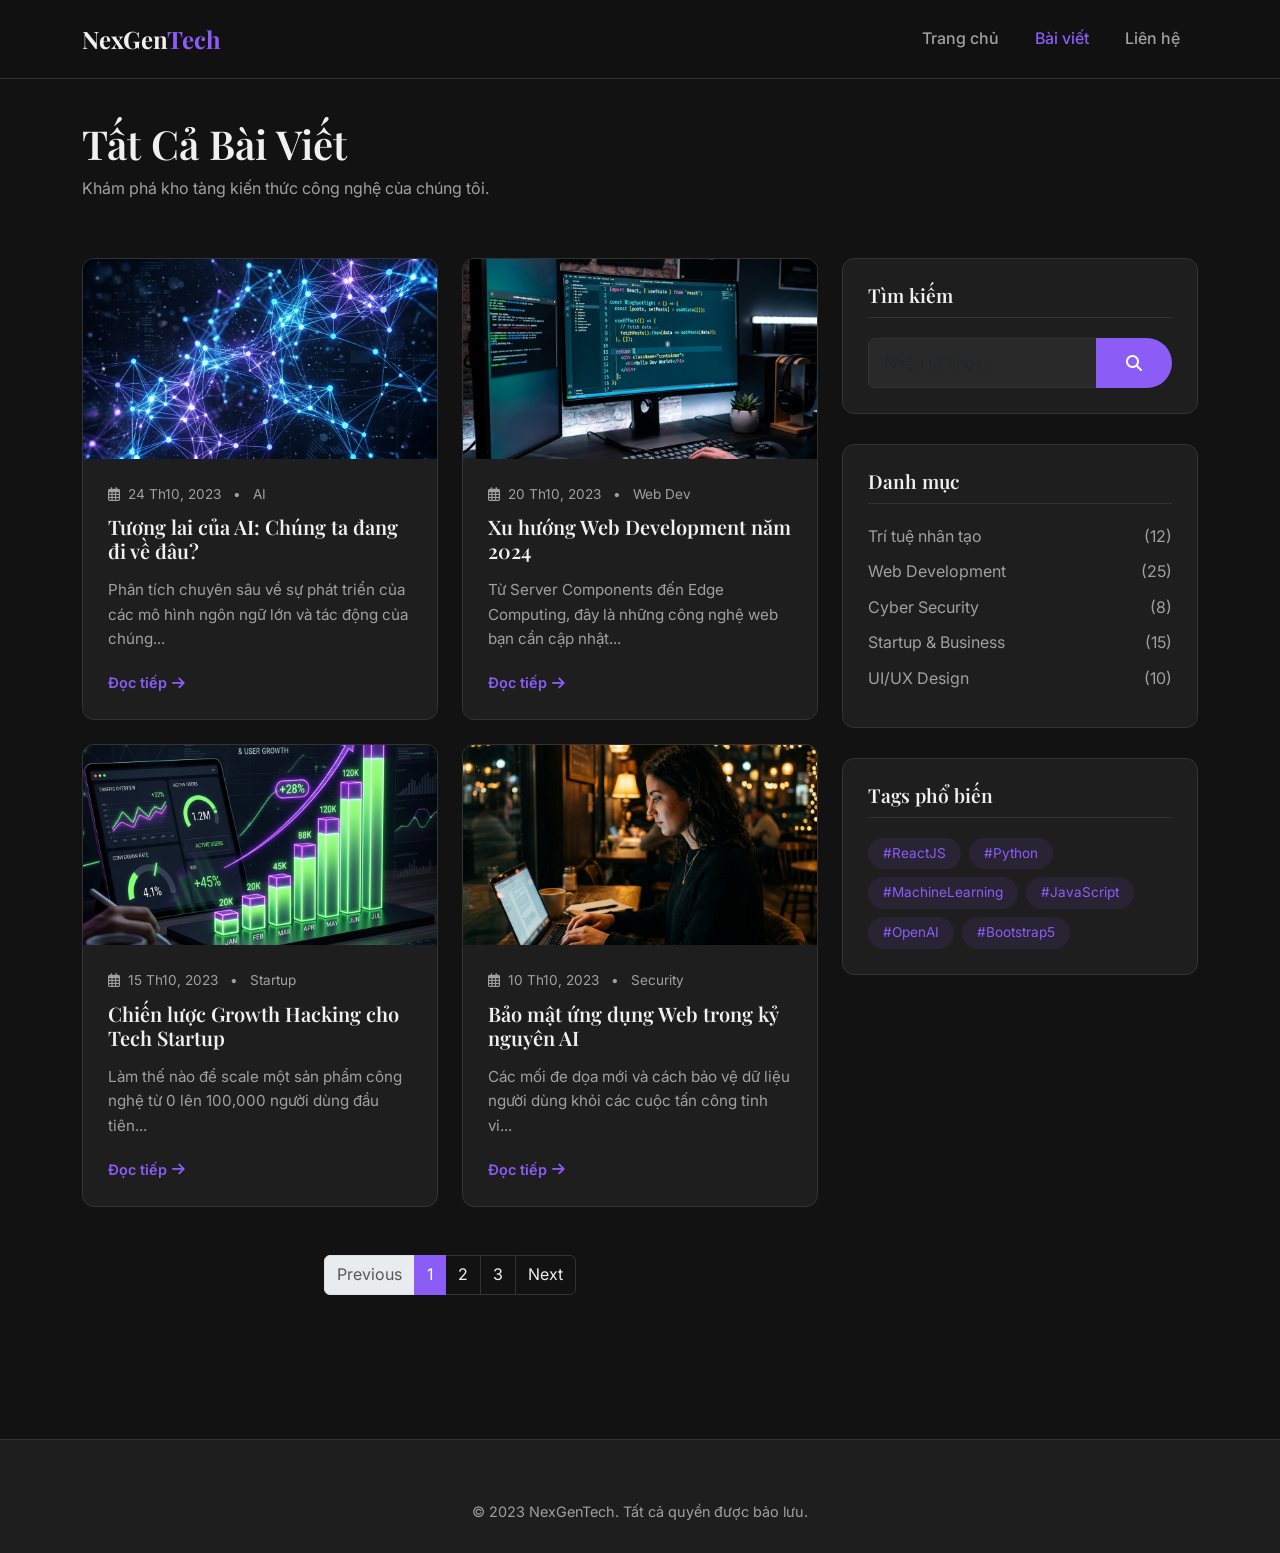
==== blog.html @ 8c5fa354 "first commit" ====
<!DOCTYPE html>
<html lang="vi">
<head>
    <meta charset="UTF-8">
    <meta name="viewport" content="width=device-width, initial-scale=1.0">
    <title>Bài Viết - NexGenTech</title>
    <meta name="description" content="Danh sách tất cả các bài viết về công nghệ, lập trình và AI từ NexGenTech.">
    
    <!-- Bootstrap 5 CSS -->
    <link href="https://cdn.jsdelivr.net/npm/bootstrap@5.3.0/dist/css/bootstrap.min.css" rel="stylesheet">
    <!-- FontAwesome -->
    <link rel="stylesheet" href="https://cdnjs.cloudflare.com/ajax/libs/font-awesome/6.4.0/css/all.min.css">
    <!-- AOS Animation -->
    <link href="https://unpkg.com/aos@2.3.1/dist/aos.css" rel="stylesheet">
    <!-- Custom CSS -->
    <link rel="stylesheet" href="css/style.css">
</head>
<body>

    <!-- Navigation -->
    <nav class="navbar navbar-expand-lg navbar-dark navbar-custom fixed-top">
        <div class="container">
            <a class="navbar-brand" href="index.html">NexGen<span style="color: var(--accent-color)">Tech</span></a>
            <button class="navbar-toggler" type="button" data-bs-toggle="collapse" data-bs-target="#navbarNav">
                <span class="navbar-toggler-icon"></span>
            </button>
            <div class="collapse navbar-collapse" id="navbarNav">
                <ul class="navbar-nav ms-auto">
                    <li class="nav-item">
                        <a class="nav-link" href="index.html">Trang chủ</a>
                    </li>
                    <li class="nav-item">
                        <a class="nav-link active" href="blog.html">Bài viết</a>
                    </li>
                    <li class="nav-item">
                        <a class="nav-link" href="contact.html">Liên hệ</a>
                    </li>
                </ul>
            </div>
        </div>
    </nav>

    <!-- Page Header -->
    <div class="container" style="padding-top: 120px; padding-bottom: 40px;">
        <h1 data-aos="fade-up">Tất Cả Bài Viết</h1>
        <p style="color: var(--text-secondary)" data-aos="fade-up" data-aos-delay="100">Khám phá kho tàng kiến thức công nghệ của chúng tôi.</p>
    </div>

    <!-- Blog Content -->
    <div class="container pb-5">
        <div class="row">
            <!-- Main Content (Grid) -->
            <div class="col-lg-8 mb-5 mb-lg-0">
                <div class="row g-4">
                    <!-- Post 1 -->
                    <div class="col-md-6" data-aos="fade-up">
                        <div class="post-card">
                            <img src="images/post-1.jpg" alt="AI Tương lai" class="post-card-img">
                            <div class="post-card-body">
                                <div class="post-meta">
                                    <span><i class="far fa-calendar-alt me-1"></i> 24 Th10, 2023</span>
                                    <span class="mx-2">•</span>
                                    <span>AI</span>
                                </div>
                                <h3 class="post-title"><a href="post-detail.html">Tương lai của AI: Chúng ta đang đi về đâu?</a></h3>
                                <p class="post-excerpt">Phân tích chuyên sâu về sự phát triển của các mô hình ngôn ngữ lớn và tác động của chúng...</p>
                                <a href="post-detail.html" class="read-more mt-auto" style="color: var(--accent-color)">Đọc tiếp <i class="fas fa-arrow-right"></i></a>
                            </div>
                        </div>
                    </div>

                    <!-- Post 2 -->
                    <div class="col-md-6" data-aos="fade-up" data-aos-delay="100">
                        <div class="post-card">
                            <img src="images/post-2.jpg" alt="Web Dev" class="post-card-img">
                            <div class="post-card-body">
                                <div class="post-meta">
                                    <span><i class="far fa-calendar-alt me-1"></i> 20 Th10, 2023</span>
                                    <span class="mx-2">•</span>
                                    <span>Web Dev</span>
                                </div>
                                <h3 class="post-title"><a href="#">Xu hướng Web Development năm 2024</a></h3>
                                <p class="post-excerpt">Từ Server Components đến Edge Computing, đây là những công nghệ web bạn cần cập nhật...</p>
                                <a href="#" class="read-more mt-auto" style="color: var(--accent-color)">Đọc tiếp <i class="fas fa-arrow-right"></i></a>
                            </div>
                        </div>
                    </div>

                    <!-- Post 3 -->
                    <div class="col-md-6" data-aos="fade-up">
                        <div class="post-card">
                            <img src="images/post-3.jpg" alt="Startup" class="post-card-img">
                            <div class="post-card-body">
                                <div class="post-meta">
                                    <span><i class="far fa-calendar-alt me-1"></i> 15 Th10, 2023</span>
                                    <span class="mx-2">•</span>
                                    <span>Startup</span>
                                </div>
                                <h3 class="post-title"><a href="#">Chiến lược Growth Hacking cho Tech Startup</a></h3>
                                <p class="post-excerpt">Làm thế nào để scale một sản phẩm công nghệ từ 0 lên 100,000 người dùng đầu tiên...</p>
                                <a href="#" class="read-more mt-auto" style="color: var(--accent-color)">Đọc tiếp <i class="fas fa-arrow-right"></i></a>
                            </div>
                        </div>
                    </div>

                    <!-- Post 4 (Reusing images for demo) -->
                    <div class="col-md-6" data-aos="fade-up" data-aos-delay="100">
                        <div class="post-card">
                            <img src="images/hero-bg.jpg" alt="Cyber Security" class="post-card-img">
                            <div class="post-card-body">
                                <div class="post-meta">
                                    <span><i class="far fa-calendar-alt me-1"></i> 10 Th10, 2023</span>
                                    <span class="mx-2">•</span>
                                    <span>Security</span>
                                </div>
                                <h3 class="post-title"><a href="#">Bảo mật ứng dụng Web trong kỷ nguyên AI</a></h3>
                                <p class="post-excerpt">Các mối đe dọa mới và cách bảo vệ dữ liệu người dùng khỏi các cuộc tấn công tinh vi...</p>
                                <a href="#" class="read-more mt-auto" style="color: var(--accent-color)">Đọc tiếp <i class="fas fa-arrow-right"></i></a>
                            </div>
                        </div>
                    </div>
                </div>

                <!-- Pagination -->
                <nav class="mt-5" aria-label="Page navigation" data-aos="fade-up">
                    <ul class="pagination justify-content-center" style="--bs-pagination-bg: transparent; --bs-pagination-border-color: var(--border-color); --bs-pagination-color: var(--text-primary); --bs-pagination-hover-bg: rgba(255,255,255,0.05); --bs-pagination-hover-color: var(--accent-color); --bs-pagination-active-bg: var(--accent-color); --bs-pagination-active-border-color: var(--accent-color);">
                        <li class="page-item disabled">
                            <a class="page-link" href="#" tabindex="-1" aria-disabled="true">Previous</a>
                        </li>
                        <li class="page-item active"><a class="page-link" href="#">1</a></li>
                        <li class="page-item"><a class="page-link" href="#">2</a></li>
                        <li class="page-item"><a class="page-link" href="#">3</a></li>
                        <li class="page-item">
                            <a class="page-link" href="#">Next</a>
                        </li>
                    </ul>
                </nav>
            </div>

            <!-- Sidebar -->
            <div class="col-lg-4" data-aos="fade-left">
                <!-- Search -->
                <div class="sidebar-widget">
                    <h3 class="widget-title">Tìm kiếm</h3>
                    <div class="input-group">
                        <input type="text" class="form-control" placeholder="Nhập từ khóa...">
                        <button class="btn btn-custom" type="button"><i class="fas fa-search"></i></button>
                    </div>
                </div>

                <!-- Categories -->
                <div class="sidebar-widget">
                    <h3 class="widget-title">Danh mục</h3>
                    <ul class="category-list">
                        <li><a href="#">Trí tuệ nhân tạo <span>(12)</span></a></li>
                        <li><a href="#">Web Development <span>(25)</span></a></li>
                        <li><a href="#">Cyber Security <span>(8)</span></a></li>
                        <li><a href="#">Startup & Business <span>(15)</span></a></li>
                        <li><a href="#">UI/UX Design <span>(10)</span></a></li>
                    </ul>
                </div>

                <!-- Popular Tags -->
                <div class="sidebar-widget">
                    <h3 class="widget-title">Tags phổ biến</h3>
                    <div class="d-flex flex-wrap gap-2">
                        <a href="#" class="tag-badge m-0">#ReactJS</a>
                        <a href="#" class="tag-badge m-0">#Python</a>
                        <a href="#" class="tag-badge m-0">#MachineLearning</a>
                        <a href="#" class="tag-badge m-0">#JavaScript</a>
                        <a href="#" class="tag-badge m-0">#OpenAI</a>
                        <a href="#" class="tag-badge m-0">#Bootstrap5</a>
                    </div>
                </div>
            </div>
        </div>
    </div>

    <!-- Footer -->
    <footer class="footer">
        <div class="container">
            <div class="copyright m-0" style="border: none; padding: 0;">
                &copy; 2023 NexGenTech. Tất cả quyền được bảo lưu.
            </div>
        </div>
    </footer>

    <!-- Bootstrap & Plugins JS -->
    <script src="https://cdn.jsdelivr.net/npm/bootstrap@5.3.0/dist/js/bootstrap.bundle.min.js"></script>
    <script src="https://unpkg.com/aos@2.3.1/dist/aos.js"></script>
    <script src="js/main.js"></script>
</body>
</html>
---- css/style.css ----
@import url('https://fonts.googleapis.com/css2?family=Inter:wght@300;400;500;600;700&family=Playfair+Display:wght@500;600;700&display=swap');

:root {
    --bg-dark: #121212;
    --bg-card: #1e1e1e;
    --text-primary: #f0f0f0;
    --text-secondary: #a0a0a0;
    --accent-color: #8b5cf6; /* Purple */
    --accent-hover: #7c3aed;
    --border-color: #333333;
}

body {
    font-family: 'Inter', sans-serif;
    background-color: var(--bg-dark);
    color: var(--text-primary);
    line-height: 1.6;
}

h1, h2, h3, h4, h5, h6 {
    font-family: 'Playfair Display', serif;
    color: var(--text-primary);
    font-weight: 600;
}

a {
    color: var(--accent-color);
    text-decoration: none;
    transition: color 0.3s ease;
}

a:hover {
    color: var(--accent-hover);
}

/* Custom Navbar */
.navbar-custom {
    background-color: rgba(18, 18, 18, 0.9) !important;
    backdrop-filter: blur(10px);
    border-bottom: 1px solid var(--border-color);
    padding: 15px 0;
}

.navbar-custom .navbar-brand {
    font-family: 'Playfair Display', serif;
    font-weight: 700;
    font-size: 1.5rem;
    color: var(--text-primary);
}

.navbar-custom .nav-link {
    color: var(--text-secondary);
    font-weight: 500;
    margin: 0 10px;
    transition: color 0.3s ease;
}

.navbar-custom .nav-link:hover,
.navbar-custom .nav-link.active {
    color: var(--accent-color);
}

.navbar-toggler {
    border-color: var(--border-color);
}

.navbar-toggler-icon {
    background-image: url("data:image/svg+xml,%3csvg xmlns='http://www.w3.org/2000/svg' viewBox='0 0 30 30'%3e%3cpath stroke='rgba%28240, 240, 240, 0.75%29' stroke-linecap='round' stroke-miterlimit='10' stroke-width='2' d='M4 7h22M4 15h22M4 23h22'/%3e%3c/svg%3e");
}

/* Hero Section */
.hero-section {
    position: relative;
    padding: 120px 0 100px;
    background: url('../images/hero-bg.jpg') center/cover no-repeat;
    display: flex;
    align-items: center;
    min-height: 80vh;
}

.hero-overlay {
    position: absolute;
    top: 0;
    left: 0;
    width: 100%;
    height: 100%;
    background: linear-gradient(to right, rgba(18, 18, 18, 0.9), rgba(18, 18, 18, 0.6));
    z-index: 1;
}

.hero-content {
    position: relative;
    z-index: 2;
}

.hero-content h1 {
    font-size: 3.5rem;
    margin-bottom: 20px;
    background: -webkit-linear-gradient(45deg, #f0f0f0, var(--accent-color));
    -webkit-background-clip: text;
    -webkit-text-fill-color: transparent;
}

.hero-content p {
    font-size: 1.2rem;
    color: var(--text-secondary);
    margin-bottom: 30px;
}

.btn-custom {
    background-color: var(--accent-color);
    color: white;
    padding: 12px 30px;
    border-radius: 30px;
    font-weight: 500;
    border: none;
    transition: all 0.3s ease;
}

.btn-custom:hover {
    background-color: var(--accent-hover);
    color: white;
    transform: translateY(-2px);
    box-shadow: 0 5px 15px rgba(139, 92, 246, 0.4);
}

.btn-outline-custom {
    background-color: transparent;
    color: var(--text-primary);
    padding: 12px 30px;
    border-radius: 30px;
    font-weight: 500;
    border: 2px solid var(--border-color);
    transition: all 0.3s ease;
}

.btn-outline-custom:hover {
    border-color: var(--accent-color);
    color: var(--accent-color);
}

/* Post Cards */
.post-card {
    background-color: var(--bg-card);
    border-radius: 12px;
    overflow: hidden;
    border: 1px solid var(--border-color);
    transition: transform 0.3s ease, box-shadow 0.3s ease;
    height: 100%;
    display: flex;
    flex-direction: column;
}

.post-card:hover {
    transform: translateY(-10px);
    box-shadow: 0 10px 20px rgba(0, 0, 0, 0.5);
    border-color: var(--accent-color);
}

.post-card-img {
    height: 200px;
    object-fit: cover;
    width: 100%;
}

.post-card-body {
    padding: 25px;
    flex-grow: 1;
    display: flex;
    flex-direction: column;
}

.post-meta {
    font-size: 0.85rem;
    color: var(--text-secondary);
    margin-bottom: 10px;
}

.post-title {
    font-size: 1.25rem;
    margin-bottom: 15px;
}

.post-title a {
    color: var(--text-primary);
}

.post-title a:hover {
    color: var(--accent-color);
}

.post-excerpt {
    color: var(--text-secondary);
    font-size: 0.95rem;
    margin-bottom: 20px;
    flex-grow: 1;
}

.read-more {
    font-weight: 600;
    font-size: 0.9rem;
    display: flex;
    align-items: center;
}

.read-more i {
    margin-left: 5px;
    transition: margin-left 0.3s ease;
}

.read-more:hover i {
    margin-left: 10px;
}

/* Post Detail */
.post-header {
    padding: 100px 0 50px;
    text-align: center;
}

.post-header-meta {
    color: var(--text-secondary);
    margin-bottom: 20px;
}

.post-featured-image {
    width: 100%;
    max-height: 500px;
    object-fit: cover;
    border-radius: 12px;
    margin-bottom: 40px;
}

.post-content {
    font-size: 1.1rem;
    color: #cccccc;
}

.post-content h2 {
    margin-top: 40px;
    margin-bottom: 20px;
}

.post-content p {
    margin-bottom: 20px;
}

.post-tags {
    margin-top: 40px;
    padding-top: 20px;
    border-top: 1px solid var(--border-color);
}

.tag-badge {
    background-color: rgba(139, 92, 246, 0.1);
    color: var(--accent-color);
    padding: 5px 15px;
    border-radius: 20px;
    font-size: 0.85rem;
    margin-right: 10px;
    display: inline-block;
    transition: all 0.3s ease;
}

.tag-badge:hover {
    background-color: var(--accent-color);
    color: white;
}

/* Sidebar */
.sidebar-widget {
    background-color: var(--bg-card);
    padding: 25px;
    border-radius: 12px;
    border: 1px solid var(--border-color);
    margin-bottom: 30px;
}

.widget-title {
    font-size: 1.2rem;
    margin-bottom: 20px;
    padding-bottom: 10px;
    border-bottom: 1px solid var(--border-color);
}

.category-list {
    list-style: none;
    padding: 0;
    margin: 0;
}

.category-list li {
    margin-bottom: 10px;
}

.category-list a {
    color: var(--text-secondary);
    display: flex;
    justify-content: space-between;
}

.category-list a:hover {
    color: var(--accent-color);
}

/* Contact Form */
.form-control {
    background-color: rgba(255, 255, 255, 0.05);
    border: 1px solid var(--border-color);
    color: var(--text-primary);
    padding: 12px 15px;
}

.form-control:focus {
    background-color: rgba(255, 255, 255, 0.1);
    border-color: var(--accent-color);
    color: var(--text-primary);
    box-shadow: 0 0 0 0.25rem rgba(139, 92, 246, 0.25);
}

/* Footer */
.footer {
    background-color: var(--bg-card);
    border-top: 1px solid var(--border-color);
    padding: 60px 0 30px;
    margin-top: 80px;
}

.footer-logo {
    font-family: 'Playfair Display', serif;
    font-weight: 700;
    font-size: 1.5rem;
    color: var(--text-primary);
    margin-bottom: 20px;
    display: inline-block;
}

.footer-text {
    color: var(--text-secondary);
    margin-bottom: 20px;
}

.social-links a {
    display: inline-flex;
    align-items: center;
    justify-content: center;
    width: 40px;
    height: 40px;
    border-radius: 50%;
    background-color: rgba(255, 255, 255, 0.05);
    color: var(--text-secondary);
    margin-right: 10px;
    transition: all 0.3s ease;
}

.social-links a:hover {
    background-color: var(--accent-color);
    color: white;
}

.footer-links {
    list-style: none;
    padding: 0;
}

.footer-links li {
    margin-bottom: 10px;
}

.footer-links a {
    color: var(--text-secondary);
}

.footer-links a:hover {
    color: var(--accent-color);
}

.copyright {
    border-top: 1px solid var(--border-color);
    padding-top: 20px;
    margin-top: 40px;
    text-align: center;
    color: var(--text-secondary);
    font-size: 0.9rem;
}

/* Custom Scrollbar */
::-webkit-scrollbar {
    width: 10px;
}

::-webkit-scrollbar-track {
    background: var(--bg-dark);
}

::-webkit-scrollbar-thumb {
    background: #333;
    border-radius: 5px;
}

::-webkit-scrollbar-thumb:hover {
    background: var(--accent-color);
}
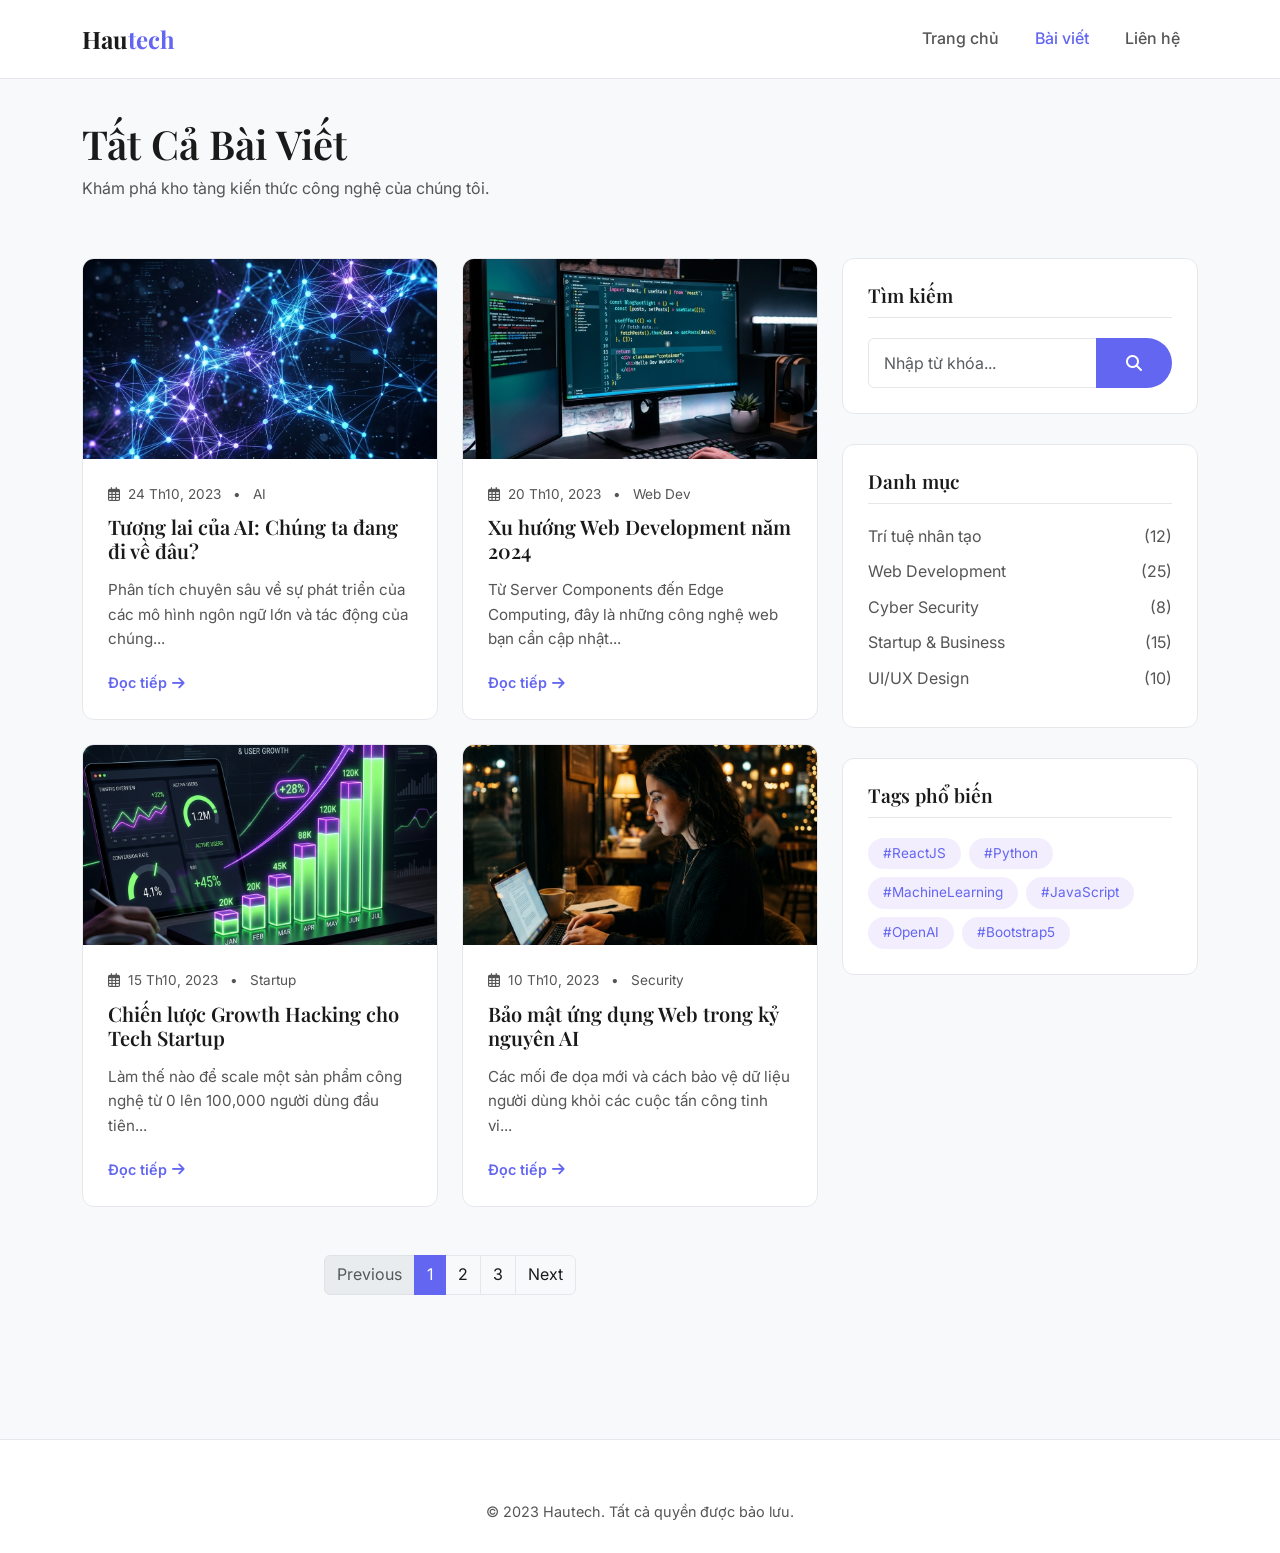
==== commit 1c9dbea0: "feat: rebrand site to Hautech and add custom CSS stylesheet" ====
--- a/blog.html
+++ b/blog.html
@@ -3,8 +3,8 @@
 <head>
     <meta charset="UTF-8">
     <meta name="viewport" content="width=device-width, initial-scale=1.0">
-    <title>Bài Viết - NexGenTech</title>
-    <meta name="description" content="Danh sách tất cả các bài viết về công nghệ, lập trình và AI từ NexGenTech.">
+    <title>Bài Viết - Hautech</title>
+    <meta name="description" content="Danh sách tất cả các bài viết về công nghệ, lập trình và AI từ Hautech.">
     
     <!-- Bootstrap 5 CSS -->
     <link href="https://cdn.jsdelivr.net/npm/bootstrap@5.3.0/dist/css/bootstrap.min.css" rel="stylesheet">
@@ -20,7 +20,7 @@
     <!-- Navigation -->
     <nav class="navbar navbar-expand-lg navbar-dark navbar-custom fixed-top">
         <div class="container">
-            <a class="navbar-brand" href="index.html">NexGen<span style="color: var(--accent-color)">Tech</span></a>
+            <a class="navbar-brand" href="index.html">Hau<span style="color: var(--accent-color)">tech</span></a>
             <button class="navbar-toggler" type="button" data-bs-toggle="collapse" data-bs-target="#navbarNav">
                 <span class="navbar-toggler-icon"></span>
             </button>
@@ -180,7 +180,7 @@
     <footer class="footer">
         <div class="container">
             <div class="copyright m-0" style="border: none; padding: 0;">
-                &copy; 2023 NexGenTech. Tất cả quyền được bảo lưu.
+                &copy; 2023 Hautech. Tất cả quyền được bảo lưu.
             </div>
         </div>
     </footer>
--- a/css/style.css
+++ b/css/style.css
@@ -1,13 +1,13 @@
 @import url('https://fonts.googleapis.com/css2?family=Inter:wght@300;400;500;600;700&family=Playfair+Display:wght@500;600;700&display=swap');
 
 :root {
-    --bg-dark: #121212;
-    --bg-card: #1e1e1e;
-    --text-primary: #f0f0f0;
-    --text-secondary: #a0a0a0;
-    --accent-color: #8b5cf6; /* Purple */
-    --accent-hover: #7c3aed;
-    --border-color: #333333;
+    --bg-dark: #f8f9fa;
+    --bg-card: #ffffff;
+    --text-primary: #1a1a1a;
+    --text-secondary: #555555;
+    --accent-color: #6366f1; /* Indigo-ish */
+    --accent-hover: #4f46e5;
+    --border-color: #e5e7eb;
 }
 
 body {
@@ -35,7 +35,7 @@
 
 /* Custom Navbar */
 .navbar-custom {
-    background-color: rgba(18, 18, 18, 0.9) !important;
+    background-color: rgba(255, 255, 255, 0.9) !important;
     backdrop-filter: blur(10px);
     border-bottom: 1px solid var(--border-color);
     padding: 15px 0;
@@ -65,7 +65,7 @@
 }
 
 .navbar-toggler-icon {
-    background-image: url("data:image/svg+xml,%3csvg xmlns='http://www.w3.org/2000/svg' viewBox='0 0 30 30'%3e%3cpath stroke='rgba%28240, 240, 240, 0.75%29' stroke-linecap='round' stroke-miterlimit='10' stroke-width='2' d='M4 7h22M4 15h22M4 23h22'/%3e%3c/svg%3e");
+    background-image: url("data:image/svg+xml,%3csvg xmlns='http://www.w3.org/2000/svg' viewBox='0 0 30 30'%3e%3cpath stroke='rgba%280, 0, 0, 0.5%29' stroke-linecap='round' stroke-miterlimit='10' stroke-width='2' d='M4 7h22M4 15h22M4 23h22'/%3e%3c/svg%3e");
 }
 
 /* Hero Section */
@@ -84,7 +84,7 @@
     left: 0;
     width: 100%;
     height: 100%;
-    background: linear-gradient(to right, rgba(18, 18, 18, 0.9), rgba(18, 18, 18, 0.6));
+    background: linear-gradient(to right, rgba(255, 255, 255, 0.8), rgba(255, 255, 255, 0.4));
     z-index: 1;
 }
 
@@ -96,7 +96,7 @@
 .hero-content h1 {
     font-size: 3.5rem;
     margin-bottom: 20px;
-    background: -webkit-linear-gradient(45deg, #f0f0f0, var(--accent-color));
+    background: -webkit-linear-gradient(45deg, #1a1a1a, var(--accent-color));
     -webkit-background-clip: text;
     -webkit-text-fill-color: transparent;
 }
@@ -153,7 +153,7 @@
 
 .post-card:hover {
     transform: translateY(-10px);
-    box-shadow: 0 10px 20px rgba(0, 0, 0, 0.5);
+    box-shadow: 0 15px 30px rgba(0, 0, 0, 0.1);
     border-color: var(--accent-color);
 }
 
@@ -233,7 +233,7 @@
 
 .post-content {
     font-size: 1.1rem;
-    color: #cccccc;
+    color: #444444;
 }
 
 .post-content h2 {
@@ -305,17 +305,17 @@
 
 /* Contact Form */
 .form-control {
-    background-color: rgba(255, 255, 255, 0.05);
+    background-color: #ffffff;
     border: 1px solid var(--border-color);
     color: var(--text-primary);
     padding: 12px 15px;
 }
 
 .form-control:focus {
-    background-color: rgba(255, 255, 255, 0.1);
+    background-color: #ffffff;
     border-color: var(--accent-color);
     color: var(--text-primary);
-    box-shadow: 0 0 0 0.25rem rgba(139, 92, 246, 0.25);
+    box-shadow: 0 0 0 0.25rem rgba(99, 102, 241, 0.1);
 }
 
 /* Footer */
@@ -347,7 +347,7 @@
     width: 40px;
     height: 40px;
     border-radius: 50%;
-    background-color: rgba(255, 255, 255, 0.05);
+    background-color: #f1f5f9;
     color: var(--text-secondary);
     margin-right: 10px;
     transition: all 0.3s ease;
@@ -394,7 +394,7 @@
 }
 
 ::-webkit-scrollbar-thumb {
-    background: #333;
+    background: #cbd5e1;
     border-radius: 5px;
 }
 
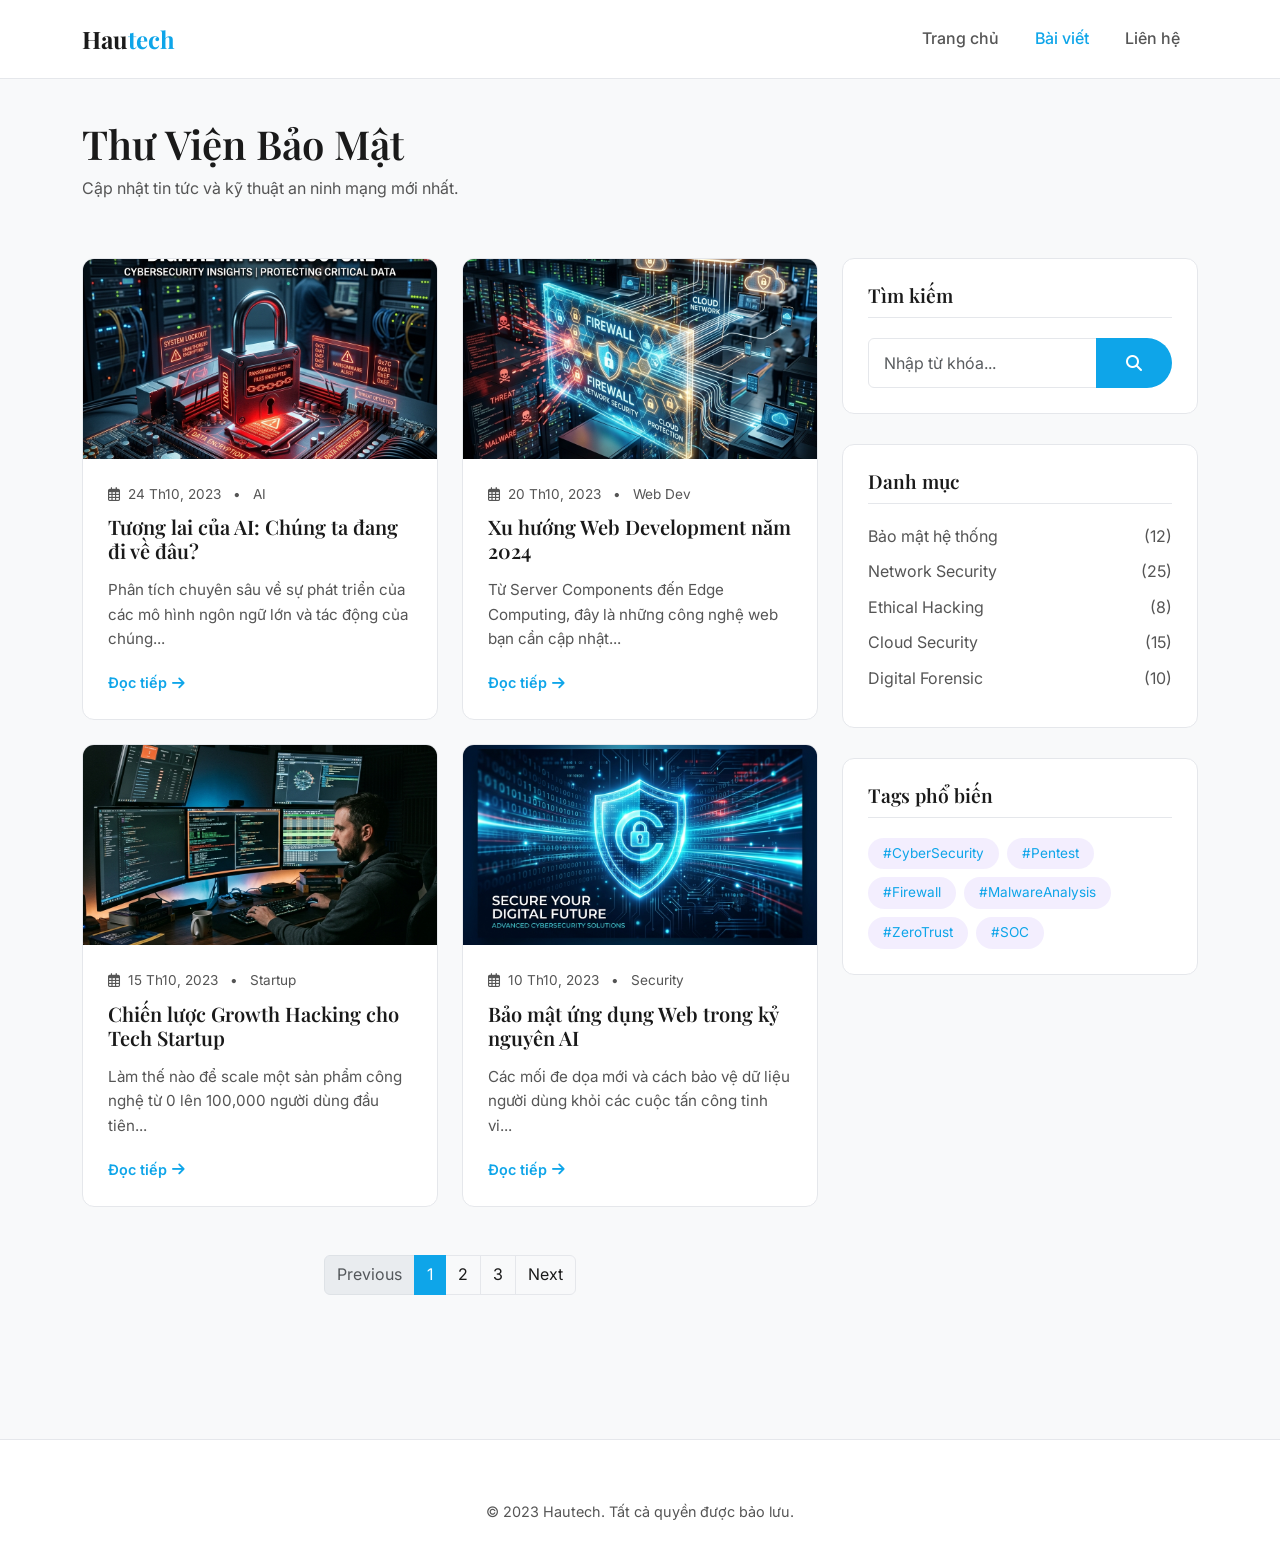
==== commit 28724d16: "feat: implement comprehensive site styling and update contact and blog content with security-focused" ====
--- a/blog.html
+++ b/blog.html
@@ -42,8 +42,8 @@
 
     <!-- Page Header -->
     <div class="container" style="padding-top: 120px; padding-bottom: 40px;">
-        <h1 data-aos="fade-up">Tất Cả Bài Viết</h1>
-        <p style="color: var(--text-secondary)" data-aos="fade-up" data-aos-delay="100">Khám phá kho tàng kiến thức công nghệ của chúng tôi.</p>
+        <h1 data-aos="fade-up">Thư Viện Bảo Mật</h1>
+        <p style="color: var(--text-secondary)" data-aos="fade-up" data-aos-delay="100">Cập nhật tin tức và kỹ thuật an ninh mạng mới nhất.</p>
     </div>
 
     <!-- Blog Content -->
@@ -152,11 +152,11 @@
                 <div class="sidebar-widget">
                     <h3 class="widget-title">Danh mục</h3>
                     <ul class="category-list">
-                        <li><a href="#">Trí tuệ nhân tạo <span>(12)</span></a></li>
-                        <li><a href="#">Web Development <span>(25)</span></a></li>
-                        <li><a href="#">Cyber Security <span>(8)</span></a></li>
-                        <li><a href="#">Startup & Business <span>(15)</span></a></li>
-                        <li><a href="#">UI/UX Design <span>(10)</span></a></li>
+                        <li><a href="#">Bảo mật hệ thống <span>(12)</span></a></li>
+                        <li><a href="#">Network Security <span>(25)</span></a></li>
+                        <li><a href="#">Ethical Hacking <span>(8)</span></a></li>
+                        <li><a href="#">Cloud Security <span>(15)</span></a></li>
+                        <li><a href="#">Digital Forensic <span>(10)</span></a></li>
                     </ul>
                 </div>
 
@@ -164,12 +164,12 @@
                 <div class="sidebar-widget">
                     <h3 class="widget-title">Tags phổ biến</h3>
                     <div class="d-flex flex-wrap gap-2">
-                        <a href="#" class="tag-badge m-0">#ReactJS</a>
-                        <a href="#" class="tag-badge m-0">#Python</a>
-                        <a href="#" class="tag-badge m-0">#MachineLearning</a>
-                        <a href="#" class="tag-badge m-0">#JavaScript</a>
-                        <a href="#" class="tag-badge m-0">#OpenAI</a>
-                        <a href="#" class="tag-badge m-0">#Bootstrap5</a>
+                        <a href="#" class="tag-badge m-0">#CyberSecurity</a>
+                        <a href="#" class="tag-badge m-0">#Pentest</a>
+                        <a href="#" class="tag-badge m-0">#Firewall</a>
+                        <a href="#" class="tag-badge m-0">#MalwareAnalysis</a>
+                        <a href="#" class="tag-badge m-0">#ZeroTrust</a>
+                        <a href="#" class="tag-badge m-0">#SOC</a>
                     </div>
                 </div>
             </div>
--- a/css/style.css
+++ b/css/style.css
@@ -5,8 +5,8 @@
     --bg-card: #ffffff;
     --text-primary: #1a1a1a;
     --text-secondary: #555555;
-    --accent-color: #6366f1; /* Indigo-ish */
-    --accent-hover: #4f46e5;
+    --accent-color: #0ea5e9; /* Cyber Blue */
+    --accent-hover: #0284c7;
     --border-color: #e5e7eb;
 }
 
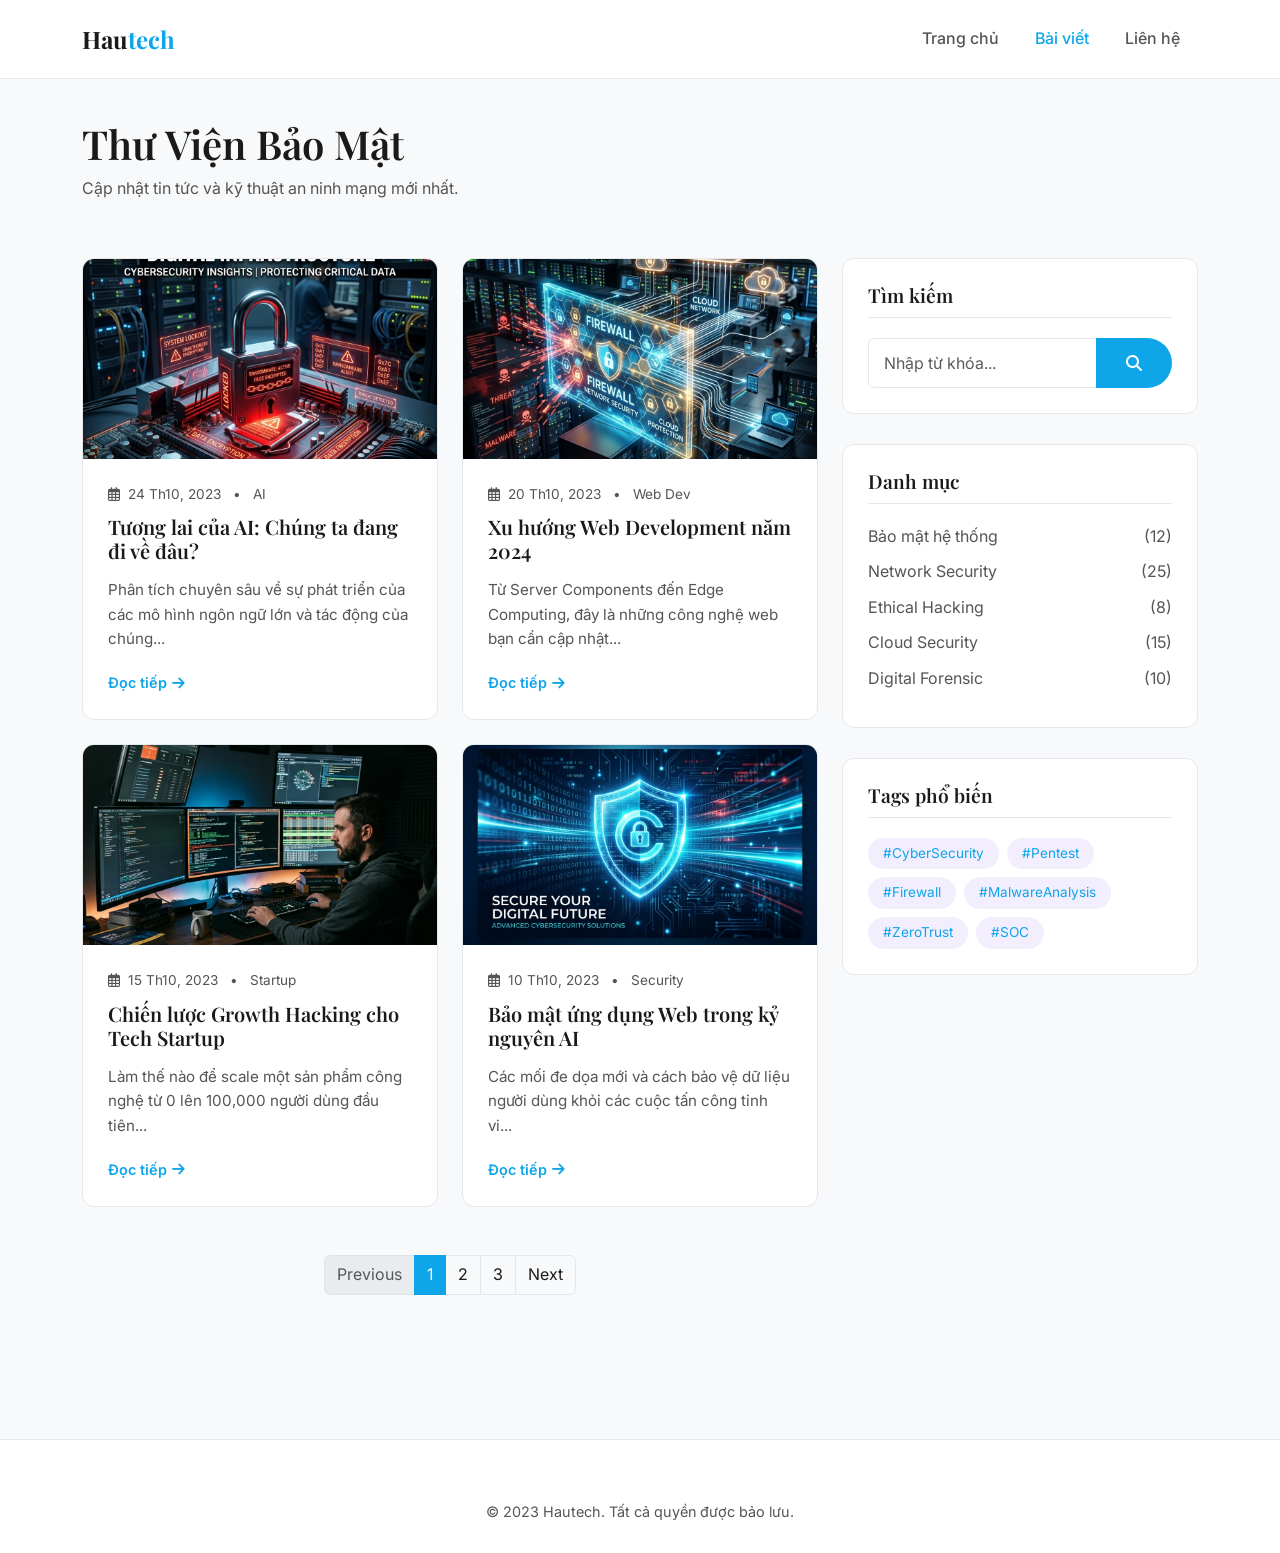
==== commit db19bba8: "feat: integrate Zoho PageSense tracking script across all site pages" ====
--- a/blog.html
+++ b/blog.html
@@ -1,11 +1,12 @@
 <!DOCTYPE html>
 <html lang="vi">
+
 <head>
     <meta charset="UTF-8">
     <meta name="viewport" content="width=device-width, initial-scale=1.0">
     <title>Bài Viết - Hautech</title>
     <meta name="description" content="Danh sách tất cả các bài viết về công nghệ, lập trình và AI từ Hautech.">
-    
+
     <!-- Bootstrap 5 CSS -->
     <link href="https://cdn.jsdelivr.net/npm/bootstrap@5.3.0/dist/css/bootstrap.min.css" rel="stylesheet">
     <!-- FontAwesome -->
@@ -14,7 +15,9 @@
     <link href="https://unpkg.com/aos@2.3.1/dist/aos.css" rel="stylesheet">
     <!-- Custom CSS -->
     <link rel="stylesheet" href="css/style.css">
+    <script src="https://cdn.pagesense.io/js/quangcompany434/b5ee62a0a02a4ee7beab27256a54d612.js"></script>
 </head>
+
 <body>
 
     <!-- Navigation -->
@@ -43,7 +46,8 @@
     <!-- Page Header -->
     <div class="container" style="padding-top: 120px; padding-bottom: 40px;">
         <h1 data-aos="fade-up">Thư Viện Bảo Mật</h1>
-        <p style="color: var(--text-secondary)" data-aos="fade-up" data-aos-delay="100">Cập nhật tin tức và kỹ thuật an ninh mạng mới nhất.</p>
+        <p style="color: var(--text-secondary)" data-aos="fade-up" data-aos-delay="100">Cập nhật tin tức và kỹ thuật an
+            ninh mạng mới nhất.</p>
     </div>
 
     <!-- Blog Content -->
@@ -62,9 +66,12 @@
                                     <span class="mx-2">•</span>
                                     <span>AI</span>
                                 </div>
-                                <h3 class="post-title"><a href="post-detail.html">Tương lai của AI: Chúng ta đang đi về đâu?</a></h3>
-                                <p class="post-excerpt">Phân tích chuyên sâu về sự phát triển của các mô hình ngôn ngữ lớn và tác động của chúng...</p>
-                                <a href="post-detail.html" class="read-more mt-auto" style="color: var(--accent-color)">Đọc tiếp <i class="fas fa-arrow-right"></i></a>
+                                <h3 class="post-title"><a href="post-detail.html">Tương lai của AI: Chúng ta đang đi về
+                                        đâu?</a></h3>
+                                <p class="post-excerpt">Phân tích chuyên sâu về sự phát triển của các mô hình ngôn ngữ
+                                    lớn và tác động của chúng...</p>
+                                <a href="post-detail.html" class="read-more mt-auto"
+                                    style="color: var(--accent-color)">Đọc tiếp <i class="fas fa-arrow-right"></i></a>
                             </div>
                         </div>
                     </div>
@@ -80,8 +87,10 @@
                                     <span>Web Dev</span>
                                 </div>
                                 <h3 class="post-title"><a href="#">Xu hướng Web Development năm 2024</a></h3>
-                                <p class="post-excerpt">Từ Server Components đến Edge Computing, đây là những công nghệ web bạn cần cập nhật...</p>
-                                <a href="#" class="read-more mt-auto" style="color: var(--accent-color)">Đọc tiếp <i class="fas fa-arrow-right"></i></a>
+                                <p class="post-excerpt">Từ Server Components đến Edge Computing, đây là những công nghệ
+                                    web bạn cần cập nhật...</p>
+                                <a href="#" class="read-more mt-auto" style="color: var(--accent-color)">Đọc tiếp <i
+                                        class="fas fa-arrow-right"></i></a>
                             </div>
                         </div>
                     </div>
@@ -97,8 +106,10 @@
                                     <span>Startup</span>
                                 </div>
                                 <h3 class="post-title"><a href="#">Chiến lược Growth Hacking cho Tech Startup</a></h3>
-                                <p class="post-excerpt">Làm thế nào để scale một sản phẩm công nghệ từ 0 lên 100,000 người dùng đầu tiên...</p>
-                                <a href="#" class="read-more mt-auto" style="color: var(--accent-color)">Đọc tiếp <i class="fas fa-arrow-right"></i></a>
+                                <p class="post-excerpt">Làm thế nào để scale một sản phẩm công nghệ từ 0 lên 100,000
+                                    người dùng đầu tiên...</p>
+                                <a href="#" class="read-more mt-auto" style="color: var(--accent-color)">Đọc tiếp <i
+                                        class="fas fa-arrow-right"></i></a>
                             </div>
                         </div>
                     </div>
@@ -114,8 +125,10 @@
                                     <span>Security</span>
                                 </div>
                                 <h3 class="post-title"><a href="#">Bảo mật ứng dụng Web trong kỷ nguyên AI</a></h3>
-                                <p class="post-excerpt">Các mối đe dọa mới và cách bảo vệ dữ liệu người dùng khỏi các cuộc tấn công tinh vi...</p>
-                                <a href="#" class="read-more mt-auto" style="color: var(--accent-color)">Đọc tiếp <i class="fas fa-arrow-right"></i></a>
+                                <p class="post-excerpt">Các mối đe dọa mới và cách bảo vệ dữ liệu người dùng khỏi các
+                                    cuộc tấn công tinh vi...</p>
+                                <a href="#" class="read-more mt-auto" style="color: var(--accent-color)">Đọc tiếp <i
+                                        class="fas fa-arrow-right"></i></a>
                             </div>
                         </div>
                     </div>
@@ -123,7 +136,8 @@
 
                 <!-- Pagination -->
                 <nav class="mt-5" aria-label="Page navigation" data-aos="fade-up">
-                    <ul class="pagination justify-content-center" style="--bs-pagination-bg: transparent; --bs-pagination-border-color: var(--border-color); --bs-pagination-color: var(--text-primary); --bs-pagination-hover-bg: rgba(255,255,255,0.05); --bs-pagination-hover-color: var(--accent-color); --bs-pagination-active-bg: var(--accent-color); --bs-pagination-active-border-color: var(--accent-color);">
+                    <ul class="pagination justify-content-center"
+                        style="--bs-pagination-bg: transparent; --bs-pagination-border-color: var(--border-color); --bs-pagination-color: var(--text-primary); --bs-pagination-hover-bg: rgba(255,255,255,0.05); --bs-pagination-hover-color: var(--accent-color); --bs-pagination-active-bg: var(--accent-color); --bs-pagination-active-border-color: var(--accent-color);">
                         <li class="page-item disabled">
                             <a class="page-link" href="#" tabindex="-1" aria-disabled="true">Previous</a>
                         </li>
@@ -189,5 +203,10 @@
     <script src="https://cdn.jsdelivr.net/npm/bootstrap@5.3.0/dist/js/bootstrap.bundle.min.js"></script>
     <script src="https://unpkg.com/aos@2.3.1/dist/aos.js"></script>
     <script src="js/main.js"></script>
+    <script>window.$zoho = window.$zoho || {}; $zoho.salesiq = $zoho.salesiq || { ready: function () { } }</script>
+    <script id="zsiqscript"
+        src="https://salesiq.zohopublic.com/widget?wc=siqd9f1bede8af62cf128b98b926d4957f936d9593ea437c44ec0bc36bead2024d7"
+        defer></script>
 </body>
-</html>
+
+</html>
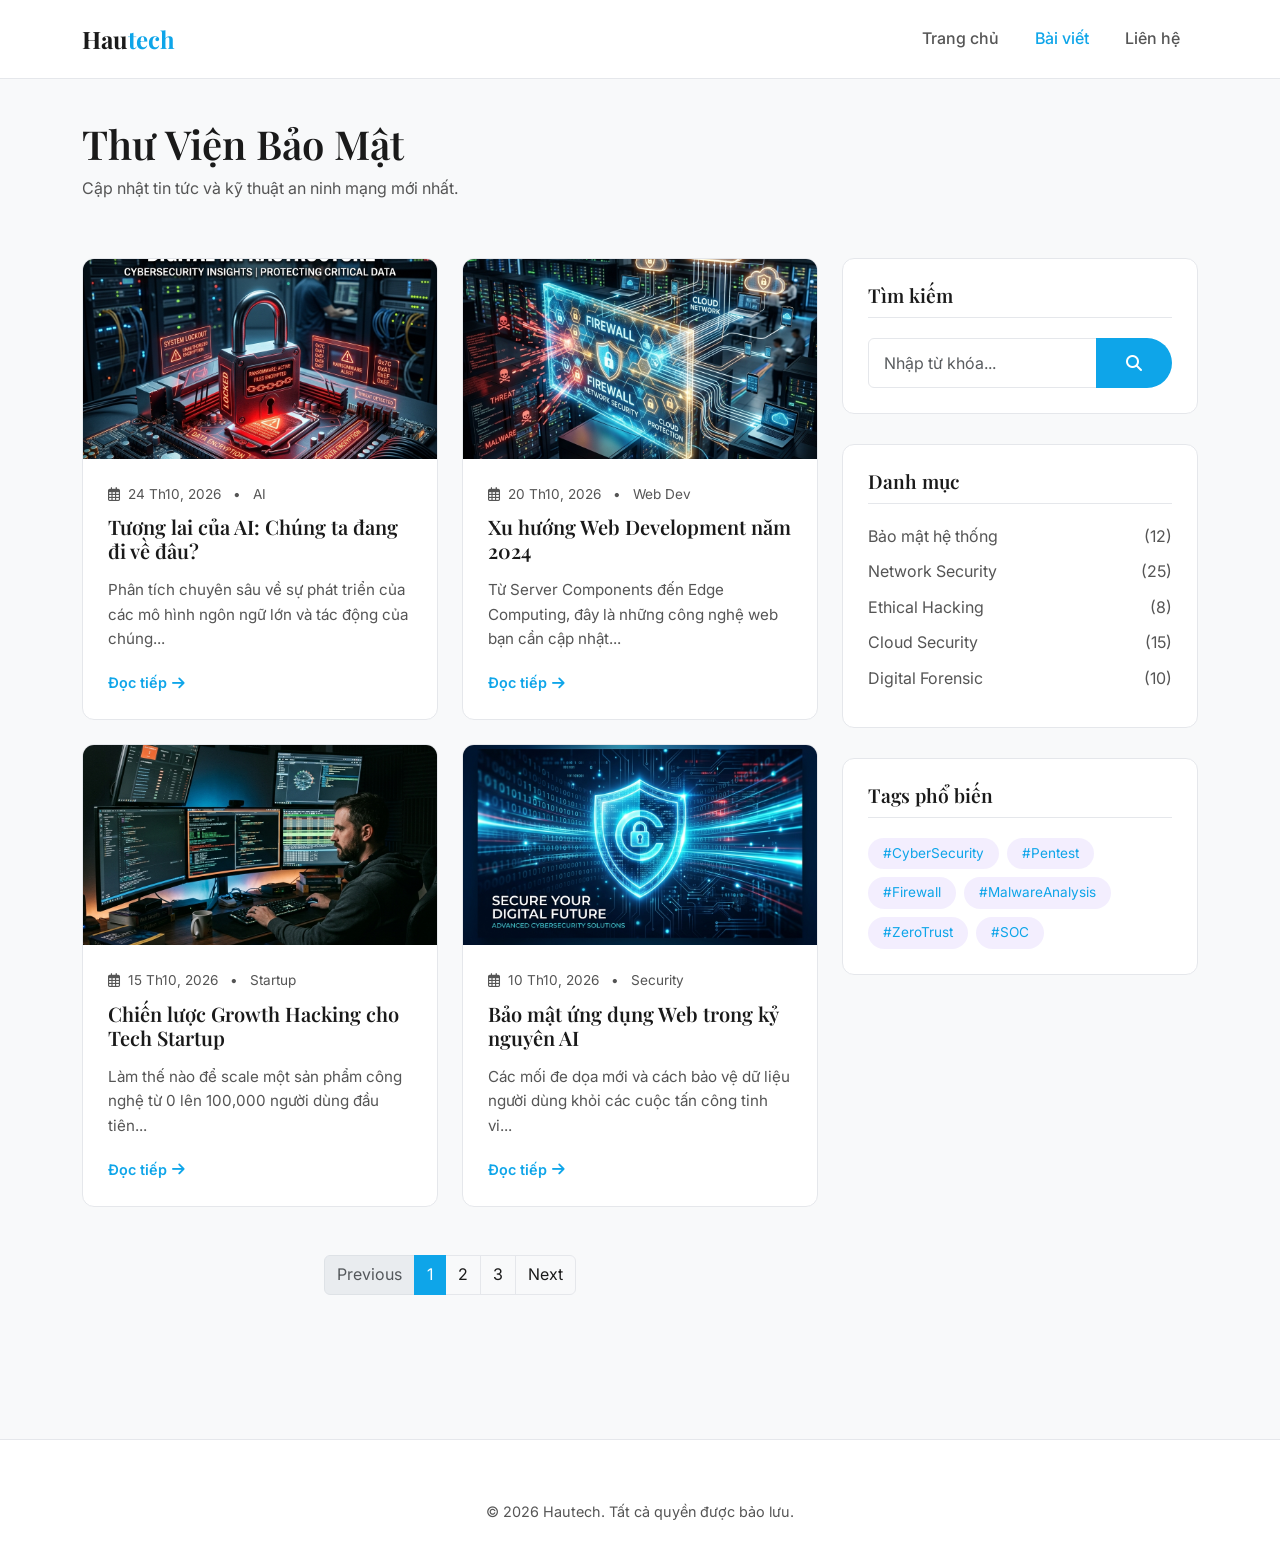
==== commit b47df18a: "chore: update copyright years and blog publication dates to 2026" ====
--- a/blog.html
+++ b/blog.html
@@ -15,7 +15,7 @@
     <link href="https://unpkg.com/aos@2.3.1/dist/aos.css" rel="stylesheet">
     <!-- Custom CSS -->
     <link rel="stylesheet" href="css/style.css">
-    <script src="https://cdn.pagesense.io/js/quangcompany434/b5ee62a0a02a4ee7beab27256a54d612.js"></script>
+    <script src="https://cdn.pagesense.io/js/quangcompany434/98872169e01f45d39a383c97e71a6139.js"></script>
 </head>
 
 <body>
@@ -62,7 +62,7 @@
                             <img src="images/post-1.jpg" alt="AI Tương lai" class="post-card-img">
                             <div class="post-card-body">
                                 <div class="post-meta">
-                                    <span><i class="far fa-calendar-alt me-1"></i> 24 Th10, 2023</span>
+                                    <span><i class="far fa-calendar-alt me-1"></i> 24 Th10, 2026</span>
                                     <span class="mx-2">•</span>
                                     <span>AI</span>
                                 </div>
@@ -82,7 +82,7 @@
                             <img src="images/post-2.jpg" alt="Web Dev" class="post-card-img">
                             <div class="post-card-body">
                                 <div class="post-meta">
-                                    <span><i class="far fa-calendar-alt me-1"></i> 20 Th10, 2023</span>
+                                    <span><i class="far fa-calendar-alt me-1"></i> 20 Th10, 2026</span>
                                     <span class="mx-2">•</span>
                                     <span>Web Dev</span>
                                 </div>
@@ -101,7 +101,7 @@
                             <img src="images/post-3.jpg" alt="Startup" class="post-card-img">
                             <div class="post-card-body">
                                 <div class="post-meta">
-                                    <span><i class="far fa-calendar-alt me-1"></i> 15 Th10, 2023</span>
+                                    <span><i class="far fa-calendar-alt me-1"></i> 15 Th10, 2026</span>
                                     <span class="mx-2">•</span>
                                     <span>Startup</span>
                                 </div>
@@ -120,7 +120,7 @@
                             <img src="images/hero-bg.jpg" alt="Cyber Security" class="post-card-img">
                             <div class="post-card-body">
                                 <div class="post-meta">
-                                    <span><i class="far fa-calendar-alt me-1"></i> 10 Th10, 2023</span>
+                                    <span><i class="far fa-calendar-alt me-1"></i> 10 Th10, 2026</span>
                                     <span class="mx-2">•</span>
                                     <span>Security</span>
                                 </div>
@@ -194,7 +194,7 @@
     <footer class="footer">
         <div class="container">
             <div class="copyright m-0" style="border: none; padding: 0;">
-                &copy; 2023 Hautech. Tất cả quyền được bảo lưu.
+                &copy; 2026 Hautech. Tất cả quyền được bảo lưu.
             </div>
         </div>
     </footer>
